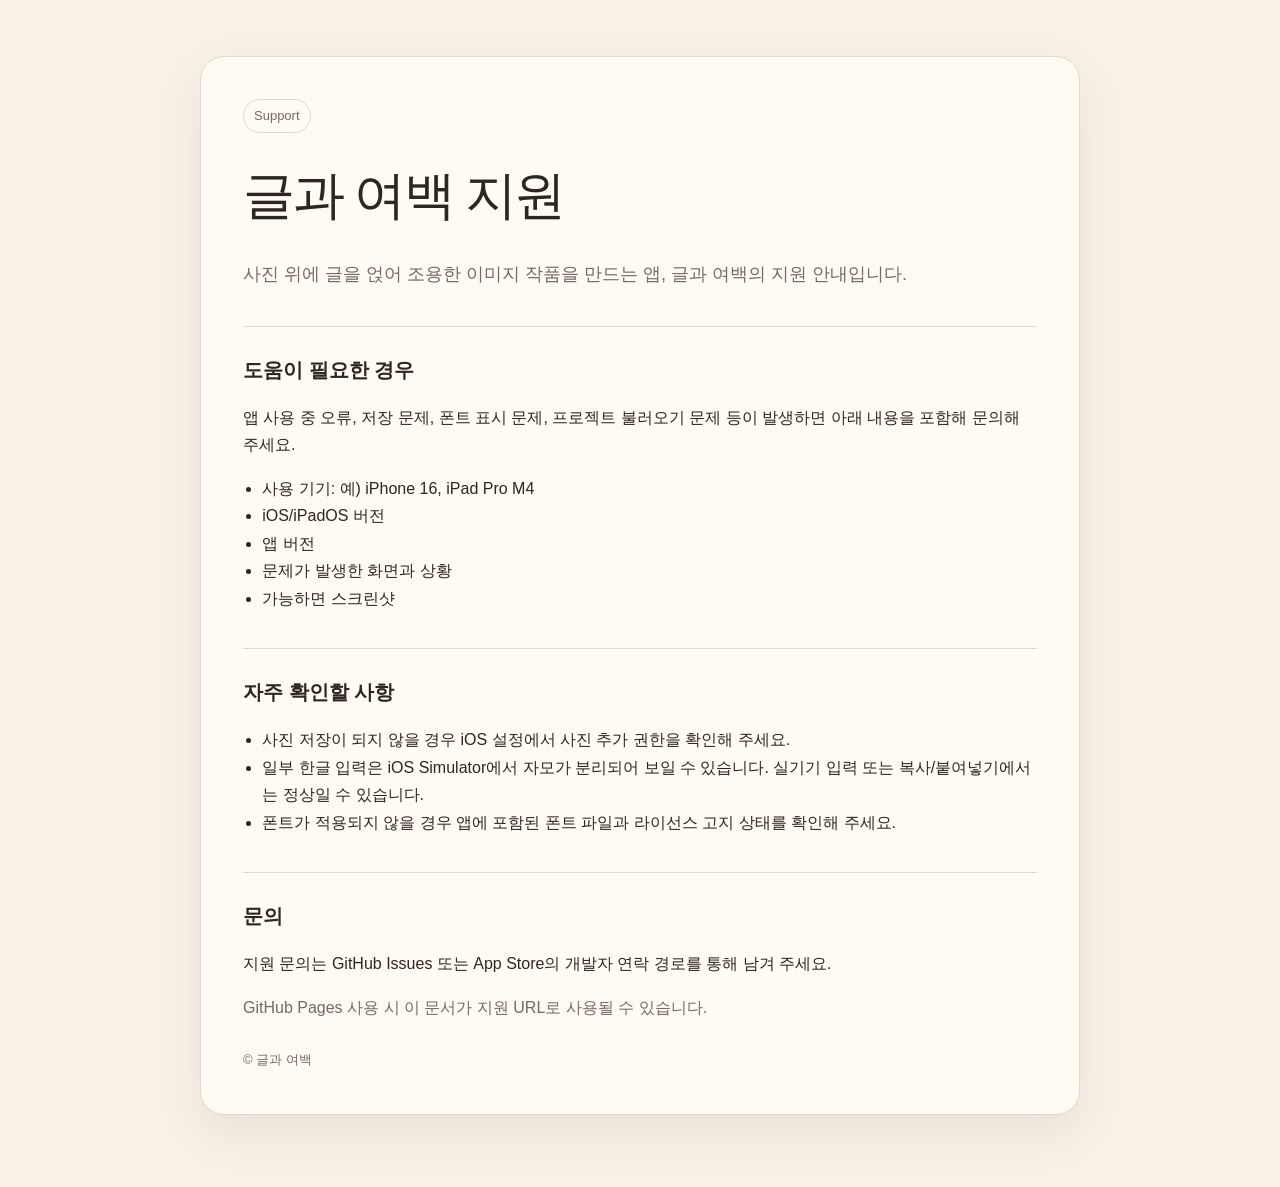
==== support.html @ 7e578fc2 "Add files via upload" ====
<!doctype html>
<html lang="ko">
<head>
  <meta charset="utf-8">
  <meta name="viewport" content="width=device-width, initial-scale=1">
  <title>글과 여백 지원</title>
  <link rel="stylesheet" href="style.css">
</head>
<body>
<main>
  <section class="card">
    <span class="badge">Support</span>
    <h1>글과 여백 지원</h1>
    <p class="lead">사진 위에 글을 얹어 조용한 이미지 작품을 만드는 앱, 글과 여백의 지원 안내입니다.</p>

    <h2>도움이 필요한 경우</h2>
    <p>앱 사용 중 오류, 저장 문제, 폰트 표시 문제, 프로젝트 불러오기 문제 등이 발생하면 아래 내용을 포함해 문의해 주세요.</p>
    <ul>
      <li>사용 기기: 예) iPhone 16, iPad Pro M4</li>
      <li>iOS/iPadOS 버전</li>
      <li>앱 버전</li>
      <li>문제가 발생한 화면과 상황</li>
      <li>가능하면 스크린샷</li>
    </ul>

    <h2>자주 확인할 사항</h2>
    <ul>
      <li>사진 저장이 되지 않을 경우 iOS 설정에서 사진 추가 권한을 확인해 주세요.</li>
      <li>일부 한글 입력은 iOS Simulator에서 자모가 분리되어 보일 수 있습니다. 실기기 입력 또는 복사/붙여넣기에서는 정상일 수 있습니다.</li>
      <li>폰트가 적용되지 않을 경우 앱에 포함된 폰트 파일과 라이선스 고지 상태를 확인해 주세요.</li>
    </ul>

    <h2>문의</h2>
    <p>지원 문의는 GitHub Issues 또는 App Store의 개발자 연락 경로를 통해 남겨 주세요.</p>
    <p class="muted">GitHub Pages 사용 시 이 문서가 지원 URL로 사용될 수 있습니다.</p>

    <footer>© 글과 여백</footer>
  </section>
</main>
</body>
</html>
---- style.css ----
:root {
  --bg: #f7f1e8;
  --paper: #fffaf2;
  --text: #2d2722;
  --muted: #746b62;
  --line: #e6d8c8;
  --accent: #8a6044;
}
* { box-sizing: border-box; }
body {
  margin: 0;
  font-family: -apple-system, BlinkMacSystemFont, "Apple SD Gothic Neo", "Noto Sans KR", "Malgun Gothic", sans-serif;
  background: var(--bg);
  color: var(--text);
  line-height: 1.72;
}
main {
  width: min(880px, calc(100% - 32px));
  margin: 0 auto;
  padding: 56px 0 72px;
}
.card {
  background: var(--paper);
  border: 1px solid var(--line);
  border-radius: 24px;
  padding: clamp(24px, 4vw, 42px);
  box-shadow: 0 18px 50px rgba(78, 55, 36, 0.08);
}
h1 {
  margin: 0 0 8px;
  font-family: "AppleMyungjo", "Noto Serif KR", serif;
  font-size: clamp(32px, 5vw, 52px);
  font-weight: 400;
  letter-spacing: -0.04em;
}
h2 {
  margin-top: 36px;
  padding-top: 26px;
  border-top: 1px solid var(--line);
  font-size: 20px;
}
p, li { font-size: 16px; }
.lead {
  color: var(--muted);
  font-size: 18px;
  margin-bottom: 28px;
}
.muted { color: var(--muted); }
a { color: var(--accent); text-decoration-thickness: 1px; text-underline-offset: 3px; }
ul { padding-left: 1.2em; }
footer {
  margin-top: 28px;
  color: var(--muted);
  font-size: 13px;
}
.badge {
  display: inline-block;
  padding: 5px 10px;
  border: 1px solid var(--line);
  border-radius: 999px;
  color: var(--muted);
  font-size: 13px;
  margin-bottom: 18px;
}
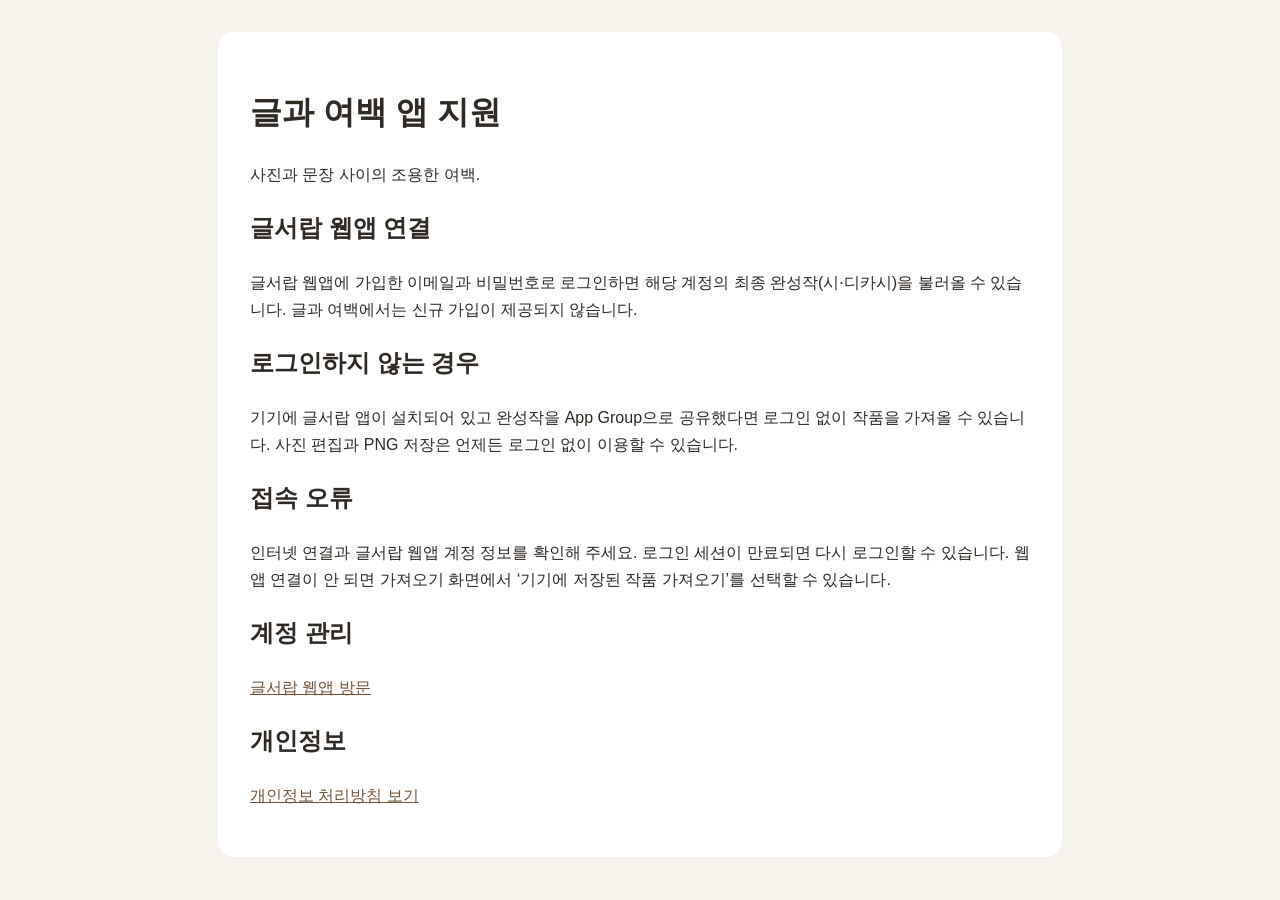
==== commit d9245d13: "Add files via upload" ====
--- a/support.html
+++ b/support.html
@@ -1,41 +1,8 @@
-<!doctype html>
-<html lang="ko">
-<head>
-  <meta charset="utf-8">
-  <meta name="viewport" content="width=device-width, initial-scale=1">
-  <title>글과 여백 지원</title>
-  <link rel="stylesheet" href="style.css">
-</head>
-<body>
-<main>
-  <section class="card">
-    <span class="badge">Support</span>
-    <h1>글과 여백 지원</h1>
-    <p class="lead">사진 위에 글을 얹어 조용한 이미지 작품을 만드는 앱, 글과 여백의 지원 안내입니다.</p>
-
-    <h2>도움이 필요한 경우</h2>
-    <p>앱 사용 중 오류, 저장 문제, 폰트 표시 문제, 프로젝트 불러오기 문제 등이 발생하면 아래 내용을 포함해 문의해 주세요.</p>
-    <ul>
-      <li>사용 기기: 예) iPhone 16, iPad Pro M4</li>
-      <li>iOS/iPadOS 버전</li>
-      <li>앱 버전</li>
-      <li>문제가 발생한 화면과 상황</li>
-      <li>가능하면 스크린샷</li>
-    </ul>
-
-    <h2>자주 확인할 사항</h2>
-    <ul>
-      <li>사진 저장이 되지 않을 경우 iOS 설정에서 사진 추가 권한을 확인해 주세요.</li>
-      <li>일부 한글 입력은 iOS Simulator에서 자모가 분리되어 보일 수 있습니다. 실기기 입력 또는 복사/붙여넣기에서는 정상일 수 있습니다.</li>
-      <li>폰트가 적용되지 않을 경우 앱에 포함된 폰트 파일과 라이선스 고지 상태를 확인해 주세요.</li>
-    </ul>
-
-    <h2>문의</h2>
-    <p>지원 문의는 GitHub Issues 또는 App Store의 개발자 연락 경로를 통해 남겨 주세요.</p>
-    <p class="muted">GitHub Pages 사용 시 이 문서가 지원 URL로 사용될 수 있습니다.</p>
-
-    <footer>© 글과 여백</footer>
-  </section>
-</main>
-</body>
-</html>
+<!doctype html><html lang="ko"><head><meta charset="utf-8"><meta name="viewport" content="width=device-width,initial-scale=1"><title>글과 여백 지원</title><style>body{font-family:-apple-system,BlinkMacSystemFont,'Apple SD Gothic Neo',sans-serif;background:#f6f2ec;color:#302a25;line-height:1.7}main{max-width:780px;background:white;border-radius:16px;margin:32px auto;padding:32px}a{color:#705438}@media(max-width:820px){main{margin:12px;padding:20px}}</style></head><body><main>
+<h1>글과 여백 앱 지원</h1><p>사진과 문장 사이의 조용한 여백.</p>
+<h2>글서랍 웹앱 연결</h2><p>글서랍 웹앱에 가입한 이메일과 비밀번호로 로그인하면 해당 계정의 최종 완성작(시·디카시)을 불러올 수 있습니다. 글과 여백에서는 신규 가입이 제공되지 않습니다.</p>
+<h2>로그인하지 않는 경우</h2><p>기기에 글서랍 앱이 설치되어 있고 완성작을 App Group으로 공유했다면 로그인 없이 작품을 가져올 수 있습니다. 사진 편집과 PNG 저장은 언제든 로그인 없이 이용할 수 있습니다.</p>
+<h2>접속 오류</h2><p>인터넷 연결과 글서랍 웹앱 계정 정보를 확인해 주세요. 로그인 세션이 만료되면 다시 로그인할 수 있습니다. 웹앱 연결이 안 되면 가져오기 화면에서 ‘기기에 저장된 작품 가져오기’를 선택할 수 있습니다.</p>
+<h2>계정 관리</h2><p><a href="https://geulseorap-web-dwzp.vercel.app/">글서랍 웹앱 방문</a></p>
+<h2>개인정보</h2><p><a href="privacy.html">개인정보 처리방침 보기</a></p>
+</main></body></html>
